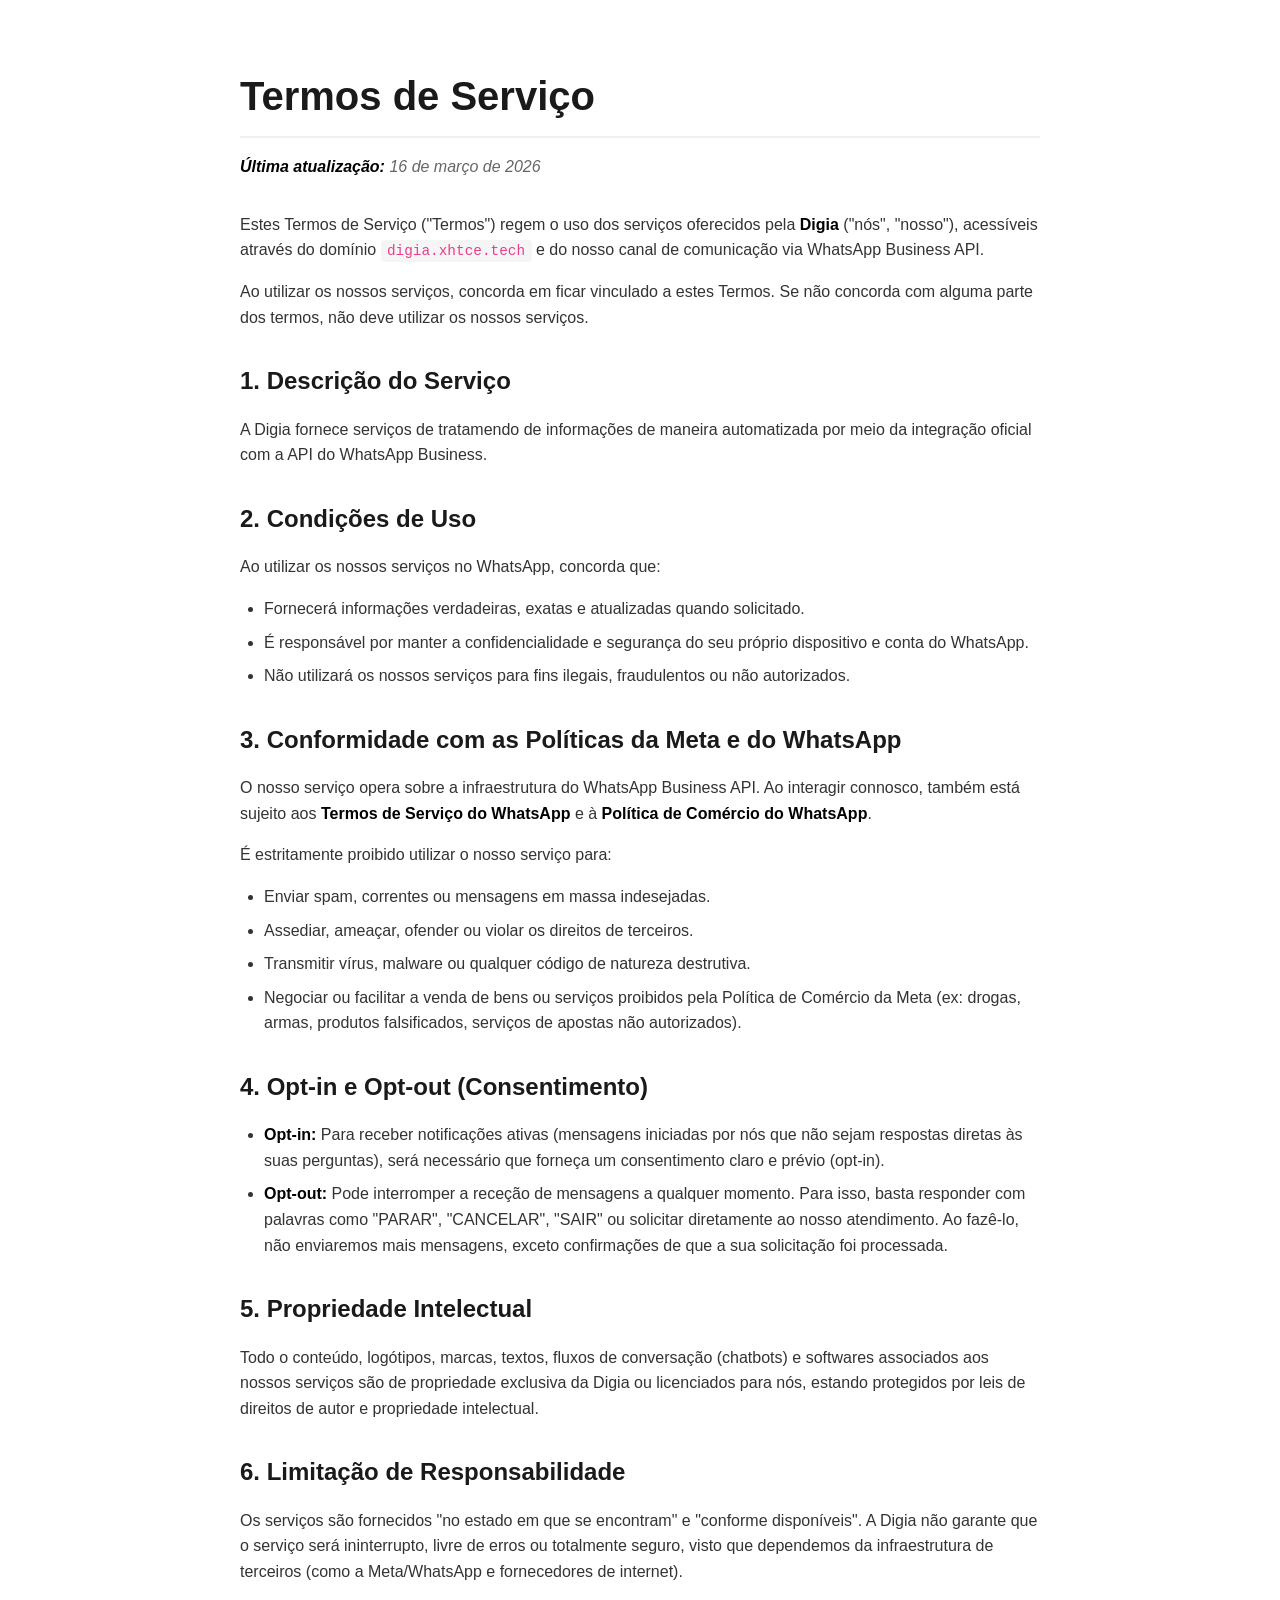
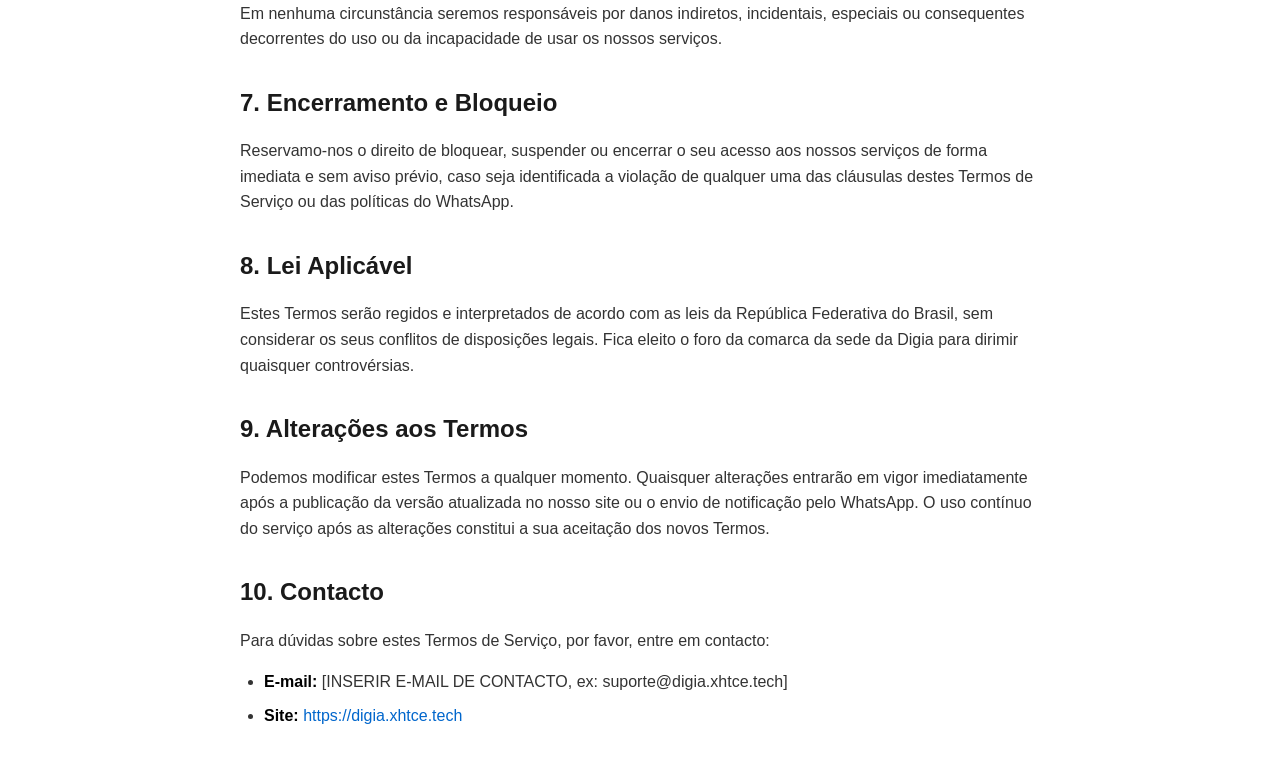
==== termos.html @ 4077da90 "Add files via upload" ====
<!DOCTYPE html>
<html lang="pt-PT">

<head>
    <meta charset="UTF-8">
    <meta name="viewport" content="width=device-width, initial-scale=1.0">
    <title>Termos de Serviço - Digia</title>
    <style>
        body {
            font-family: -apple-system, BlinkMacSystemFont, "Segoe UI", Roboto, Helvetica, Arial, sans-serif;
            line-height: 1.6;
            color: #333333;
            max-width: 800px;
            margin: 0 auto;
            padding: 2rem;
            background-color: #ffffff;
        }

        h1,
        h2 {
            color: #1a1a1a;
            margin-top: 2rem;
            margin-bottom: 1rem;
        }

        h1 {
            font-size: 2.5rem;
            border-bottom: 2px solid #f0f0f0;
            padding-bottom: 0.5rem;
        }

        h2 {
            font-size: 1.5rem;
        }

        p {
            margin-bottom: 1rem;
        }

        ul {
            margin-bottom: 1.5rem;
            padding-left: 1.5rem;
        }

        li {
            margin-bottom: 0.5rem;
        }

        strong {
            font-weight: 600;
            color: #000000;
        }

        code {
            background-color: #f5f5f5;
            padding: 0.2rem 0.4rem;
            border-radius: 4px;
            font-family: ui-monospace, SFMono-Regular, Menlo, Monaco, Consolas, monospace;
            font-size: 0.9em;
            color: #e83e8c;
        }

        a {
            color: #0066cc;
            text-decoration: none;
        }

        a:hover {
            text-decoration: underline;
        }

        .last-updated {
            color: #666666;
            font-style: italic;
            margin-bottom: 2rem;
        }

        @media (max-width: 600px) {
            body {
                padding: 1rem;
            }

            h1 {
                font-size: 2rem;
            }
        }
    </style>
</head>

<body>

    <h1>Termos de Serviço</h1>

    <p class="last-updated"><strong>Última atualização:</strong> 16 de março de 2026</p>

    <p>Estes Termos de Serviço ("Termos") regem o uso dos serviços oferecidos pela <strong>Digia</strong> ("nós",
        "nosso"), acessíveis através do domínio <code>digia.xhtce.tech</code> e do nosso canal de comunicação via
        WhatsApp Business API.</p>

    <p>Ao utilizar os nossos serviços, concorda em ficar vinculado a estes Termos. Se não concorda com alguma parte dos
        termos, não deve utilizar os nossos serviços.</p>

    <h2>1. Descrição do Serviço</h2>
    <p>A Digia fornece serviços de tratamendo de informações de maneira automatizada por meio da integração oficial com
        a API do WhatsApp Business.</p>

    <h2>2. Condições de Uso</h2>
    <p>Ao utilizar os nossos serviços no WhatsApp, concorda que:</p>
    <ul>
        <li>Fornecerá informações verdadeiras, exatas e atualizadas quando solicitado.</li>
        <li>É responsável por manter a confidencialidade e segurança do seu próprio dispositivo e conta do WhatsApp.
        </li>
        <li>Não utilizará os nossos serviços para fins ilegais, fraudulentos ou não autorizados.</li>
    </ul>

    <h2>3. Conformidade com as Políticas da Meta e do WhatsApp</h2>
    <p>O nosso serviço opera sobre a infraestrutura do WhatsApp Business API. Ao interagir connosco, também está sujeito
        aos <strong>Termos de Serviço do WhatsApp</strong> e à <strong>Política de Comércio do WhatsApp</strong>.</p>
    <p>É estritamente proibido utilizar o nosso serviço para:</p>
    <ul>
        <li>Enviar spam, correntes ou mensagens em massa indesejadas.</li>
        <li>Assediar, ameaçar, ofender ou violar os direitos de terceiros.</li>
        <li>Transmitir vírus, malware ou qualquer código de natureza destrutiva.</li>
        <li>Negociar ou facilitar a venda de bens ou serviços proibidos pela Política de Comércio da Meta (ex: drogas,
            armas, produtos falsificados, serviços de apostas não autorizados).</li>
    </ul>

    <h2>4. Opt-in e Opt-out (Consentimento)</h2>
    <ul>
        <li><strong>Opt-in:</strong> Para receber notificações ativas (mensagens iniciadas por nós que não sejam
            respostas diretas às suas perguntas), será necessário que forneça um consentimento claro e prévio (opt-in).
        </li>
        <li><strong>Opt-out:</strong> Pode interromper a receção de mensagens a qualquer momento. Para isso, basta
            responder com palavras como "PARAR", "CANCELAR", "SAIR" ou solicitar diretamente ao nosso atendimento. Ao
            fazê-lo, não enviaremos mais mensagens, exceto confirmações de que a sua solicitação foi processada.</li>
    </ul>

    <h2>5. Propriedade Intelectual</h2>
    <p>Todo o conteúdo, logótipos, marcas, textos, fluxos de conversação (chatbots) e softwares associados aos nossos
        serviços são de propriedade exclusiva da Digia ou licenciados para nós, estando protegidos por leis de direitos
        de autor e propriedade intelectual.</p>

    <h2>6. Limitação de Responsabilidade</h2>
    <p>Os serviços são fornecidos "no estado em que se encontram" e "conforme disponíveis". A Digia não garante que o
        serviço será ininterrupto, livre de erros ou totalmente seguro, visto que dependemos da infraestrutura de
        terceiros (como a Meta/WhatsApp e fornecedores de internet).</p>
    <p>Em nenhuma circunstância seremos responsáveis por danos indiretos, incidentais, especiais ou consequentes
        decorrentes do uso ou da incapacidade de usar os nossos serviços.</p>

    <h2>7. Encerramento e Bloqueio</h2>
    <p>Reservamo-nos o direito de bloquear, suspender ou encerrar o seu acesso aos nossos serviços de forma imediata e
        sem aviso prévio, caso seja identificada a violação de qualquer uma das cláusulas destes Termos de Serviço ou
        das políticas do WhatsApp.</p>

    <h2>8. Lei Aplicável</h2>
    <p>Estes Termos serão regidos e interpretados de acordo com as leis da República Federativa do Brasil, sem
        considerar os seus conflitos de disposições legais. Fica eleito o foro da comarca da sede da Digia para dirimir
        quaisquer controvérsias.</p>

    <h2>9. Alterações aos Termos</h2>
    <p>Podemos modificar estes Termos a qualquer momento. Quaisquer alterações entrarão em vigor imediatamente após a
        publicação da versão atualizada no nosso site ou o envio de notificação pelo WhatsApp. O uso contínuo do serviço
        após as alterações constitui a sua aceitação dos novos Termos.</p>

    <h2>10. Contacto</h2>
    <p>Para dúvidas sobre estes Termos de Serviço, por favor, entre em contacto:</p>
    <ul>
        <li><strong>E-mail:</strong> [INSERIR E-MAIL DE CONTACTO, ex: suporte@digia.xhtce.tech]</li>
        <li><strong>Site:</strong> <a href="https://www.google.com/search?q=https://digia.xhtce.tech" target="_blank"
                rel="noopener noreferrer">https://digia.xhtce.tech</a></li>
    </ul>

</body>

</html>
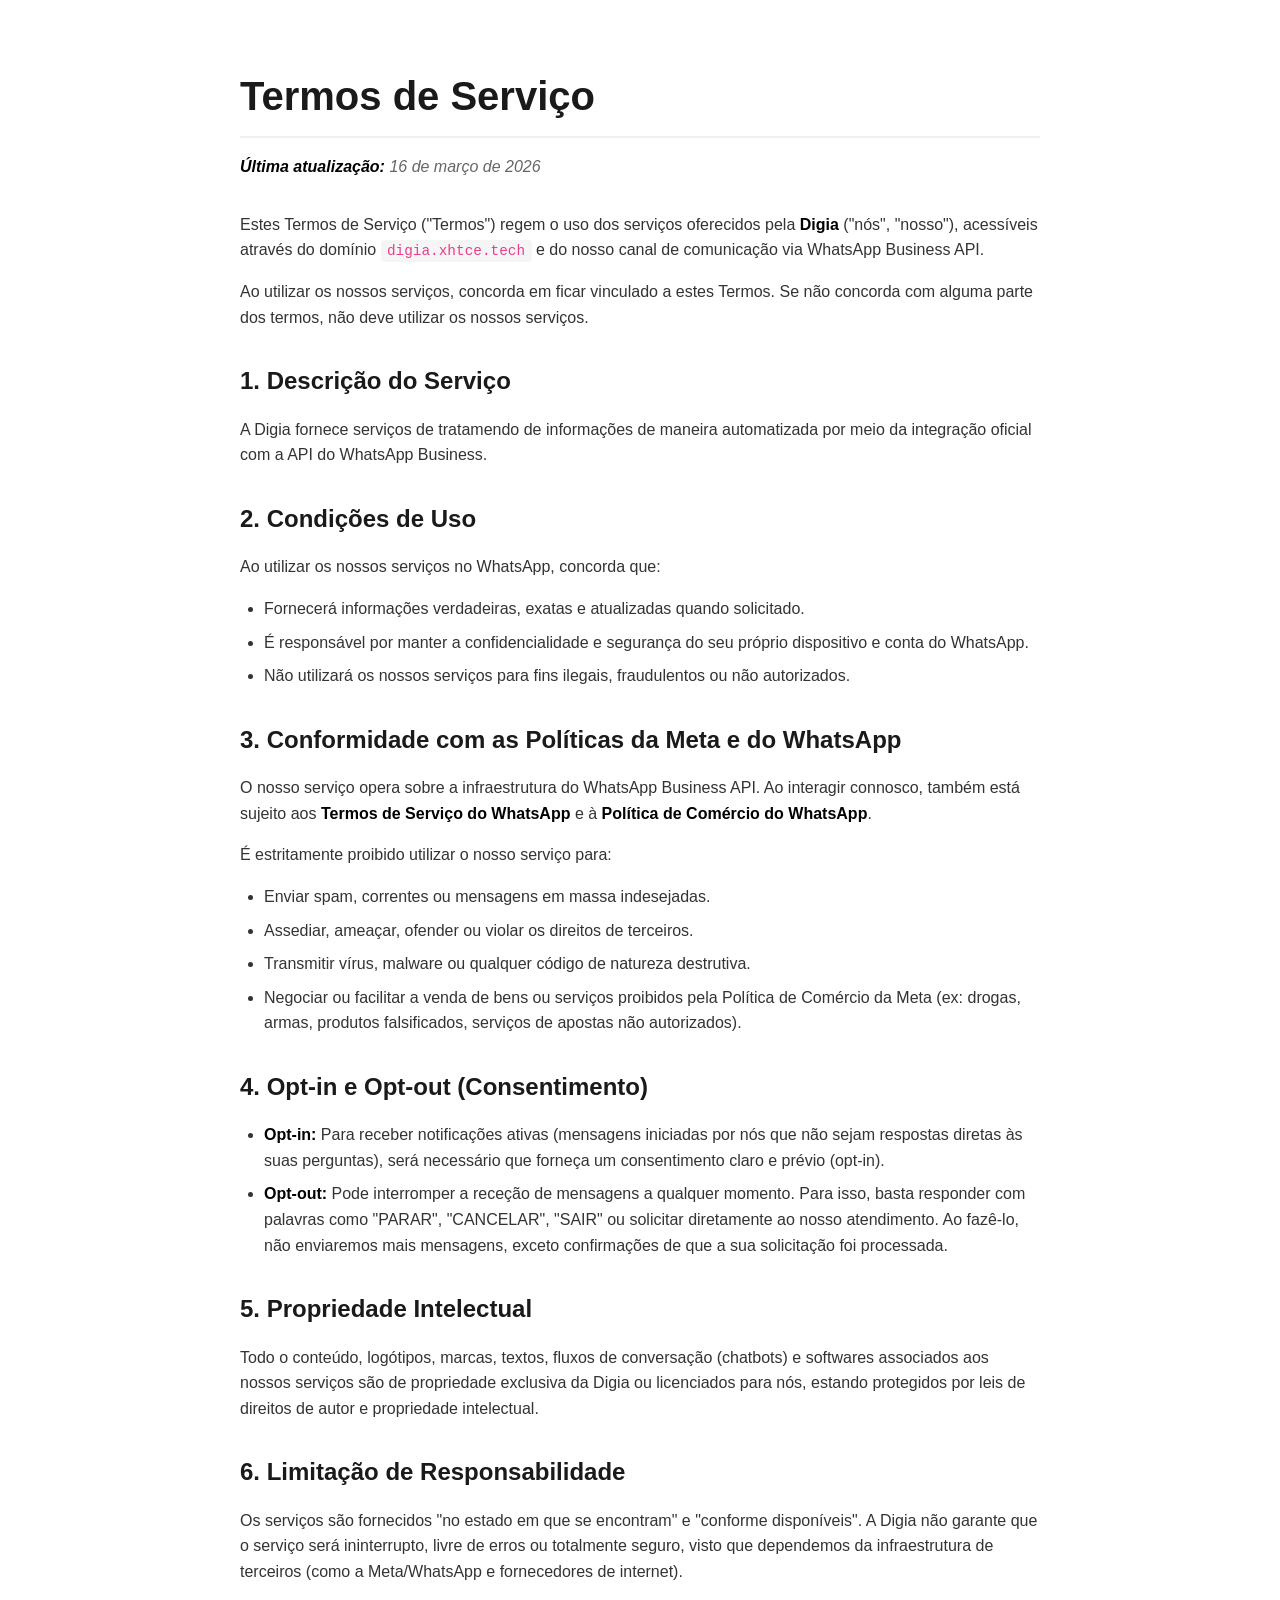
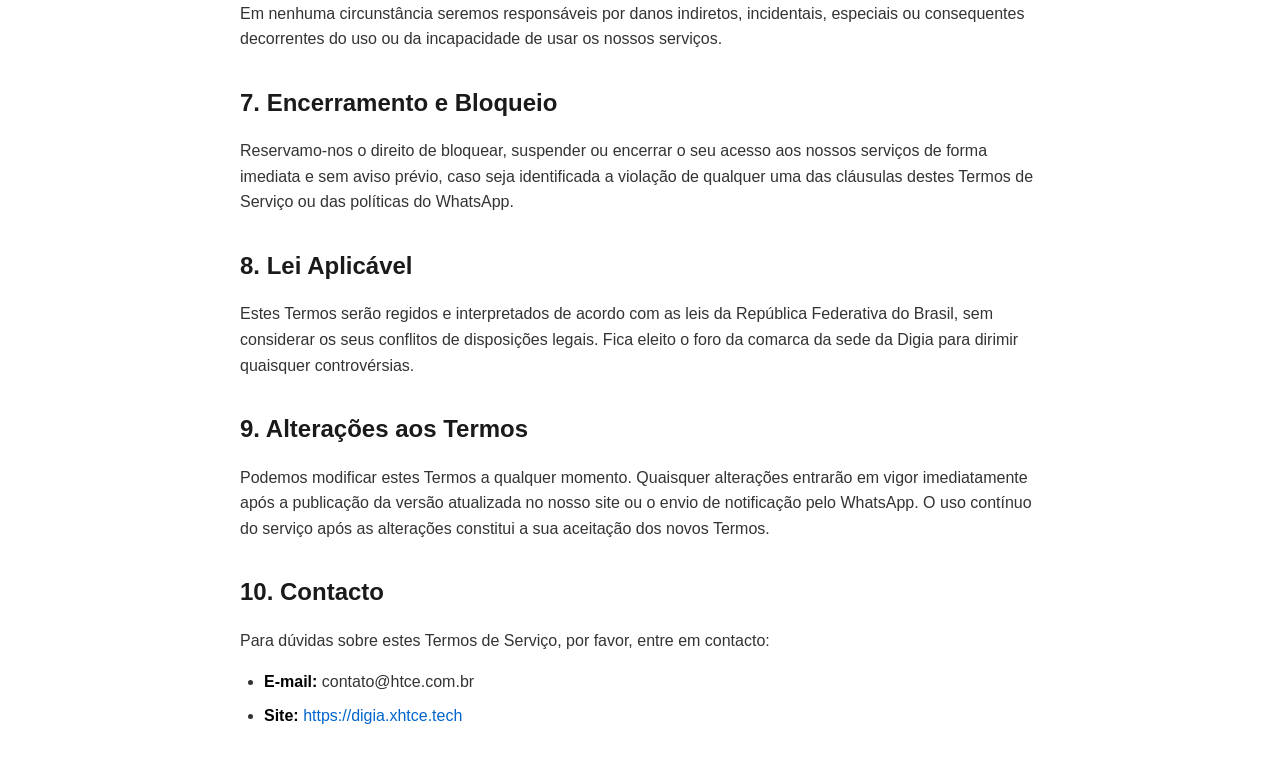
==== commit fd3140a6: "Add files via upload" ====
--- a/termos.html
+++ b/termos.html
@@ -165,8 +165,8 @@
     <h2>10. Contacto</h2>
     <p>Para dúvidas sobre estes Termos de Serviço, por favor, entre em contacto:</p>
     <ul>
-        <li><strong>E-mail:</strong> [INSERIR E-MAIL DE CONTACTO, ex: suporte@digia.xhtce.tech]</li>
-        <li><strong>Site:</strong> <a href="https://www.google.com/search?q=https://digia.xhtce.tech" target="_blank"
+        <li><strong>E-mail:</strong> contato@htce.com.br</li>
+        <li><strong>Site:</strong> <a href="https://digia.xhtce.tech" target="_blank"
                 rel="noopener noreferrer">https://digia.xhtce.tech</a></li>
     </ul>
 
